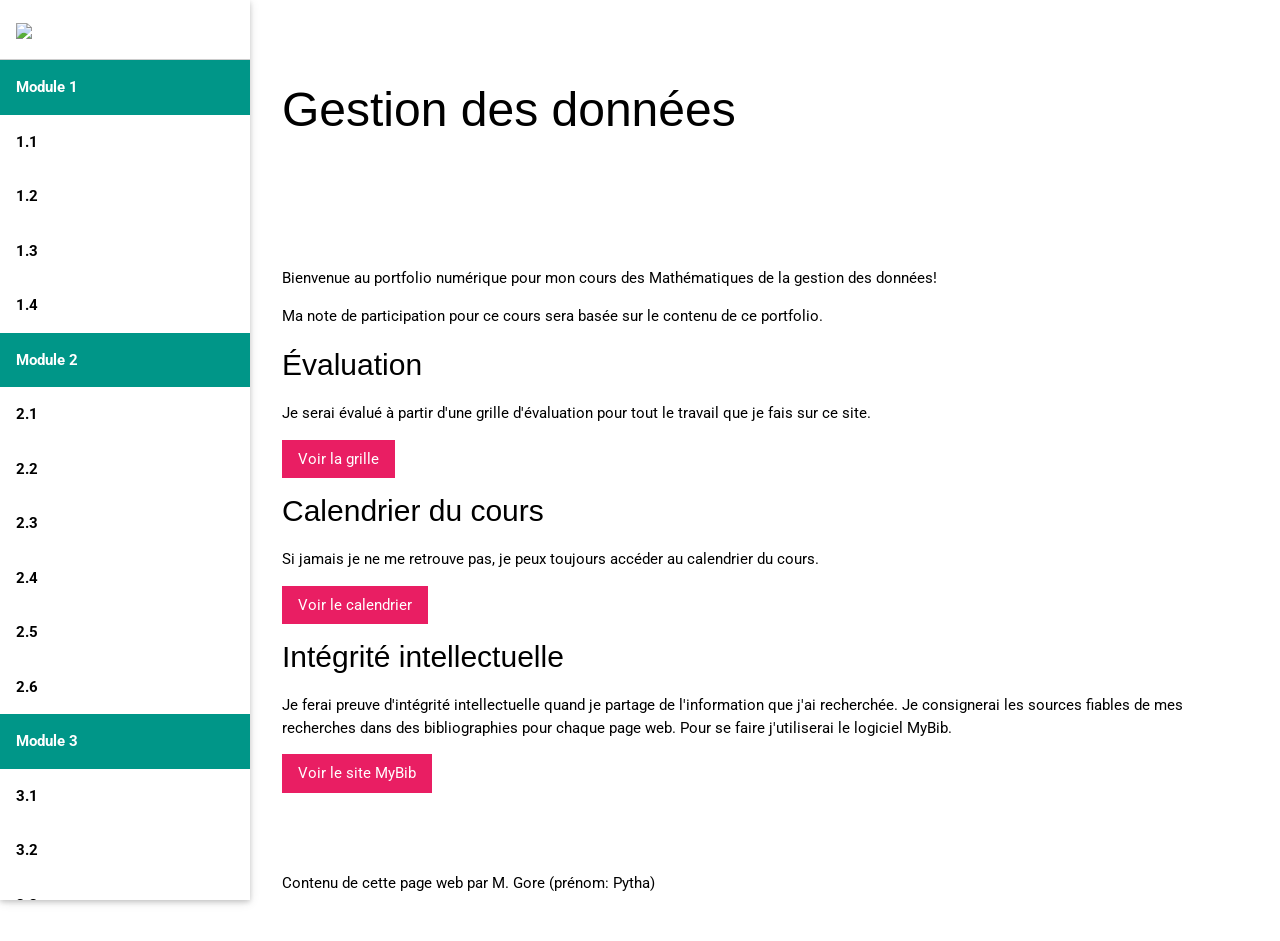
==== index.html @ 0b191881 "Initial commit" ====
<!DOCTYPE html>
<html>
<head>
<title>MDM4U</title>
<meta name="viewport" content="width=device-width, initial-scale=1">
<link rel="stylesheet" href="https://www.w3schools.com/w3css/4/w3.css">
<link rel="stylesheet" href="https://www.w3schools.com/lib/w3-theme-teal.css">
<link rel="stylesheet" href="https://fonts.googleapis.com/css?family=Roboto">
<link rel="stylesheet" href="https://cdnjs.cloudflare.com/ajax/libs/font-awesome/4.7.0/css/font-awesome.min.css">
<style>
body {font-family: "Roboto", sans-serif}
.w3-bar-block .w3-bar-item {
  padding: 16px;
  font-weight: bold;
}
</style>
<script src="https://code.jquery.com/jquery-1.10.2.js"></script>
</head>
<body>
<!--Navigation bar-->
<div id="nav-placeholder">

</div>

<script>
$(function(){
  $("#nav-placeholder").load("nav.html");
});
</script>
<!--end of Navigation bar-->

<div class="w3-overlay w3-hide-large w3-animate-opacity" onclick="w3_close()" style="cursor:pointer" id="myOverlay"></div>

<div class="w3-main" style="margin-left:250px;">

<div id="myTop" class="w3-container w3-top w3-theme w3-large">
  <p><i class="fa fa-bars w3-button w3-teal w3-hide-large w3-xlarge" onclick="w3_open()"></i>
  <span id="myIntro" class="w3-hide">MDM4U</span></p>
</div>

<header class="w3-container w3-theme" style="padding:64px 32px">
  <h1 class="w3-xxxlarge">Gestion des données</h1>
</header>

<div class="w3-container" style="padding:32px">
  <p>Bienvenue au portfolio numérique pour mon cours des Mathématiques de la gestion des données!</p>
  <p>Ma note de participation pour ce cours sera basée sur le contenu de ce portfolio.</p>

  <h2>Évaluation</h2>
  <p>Je serai évalué à partir d'une grille d'évaluation pour tout le travail que je fais sur ce site.</p>
  <a href="https://drive.google.com/file/d/1yvUXAs8ye-ZCvlvNpsVtPxSbJnZd1HGT/view?usp=sharing" target="_blank" class="w3-button w3-pink">Voir la grille</a>
  <h2>Calendrier du cours</h2>
  <p>Si jamais je ne me retrouve pas, je peux toujours accéder au calendrier du cours.</p>
  <a href="https://www.mmebernatchez.ca/mdm4u.html" target="_blank" class="w3-button w3-pink">Voir le calendrier</a>
  <h2>Intégrité intellectuelle</h2>
  <p>Je ferai preuve d'intégrité intellectuelle quand je partage de l'information que j'ai recherchée.  Je consignerai les sources fiables de mes recherches dans des bibliographies pour chaque page web.  Pour se faire j'utiliserai le logiciel MyBib.</p>
  <a href="https://www.mybib.com/" target="_blank" class="w3-button w3-pink">Voir le site MyBib</a>

</div>

<footer class="w3-container w3-theme" style="padding:32px">
  <p>Contenu de cette page web par M. Gore (prénom: Pytha)</p>
</footer>
     
</div>

<script>
// Open and close the sidebar on medium and small screens
function w3_open() {
  document.getElementById("mySidebar").style.display = "block";
  document.getElementById("myOverlay").style.display = "block";
}

function w3_close() {
  document.getElementById("mySidebar").style.display = "none";
  document.getElementById("myOverlay").style.display = "none";
}

// Change style of top container on scroll
window.onscroll = function() {myFunction()};
function myFunction() {
  if (document.body.scrollTop > 80 || document.documentElement.scrollTop > 80) {
    document.getElementById("myTop").classList.add("w3-card-4", "w3-animate-opacity");
    document.getElementById("myIntro").classList.add("w3-show-inline-block");
  } else {
    document.getElementById("myIntro").classList.remove("w3-show-inline-block");
    document.getElementById("myTop").classList.remove("w3-card-4", "w3-animate-opacity");
  }
}

// Accordions
function myAccordion(id) {
  var x = document.getElementById(id);
  if (x.className.indexOf("w3-show") == -1) {
    x.className += " w3-show";
    x.previousElementSibling.className += " w3-theme";
  } else { 
    x.className = x.className.replace("w3-show", "");
    x.previousElementSibling.className = 
    x.previousElementSibling.className.replace(" w3-theme", "");
  }
}
</script>
     
</body>
</html>
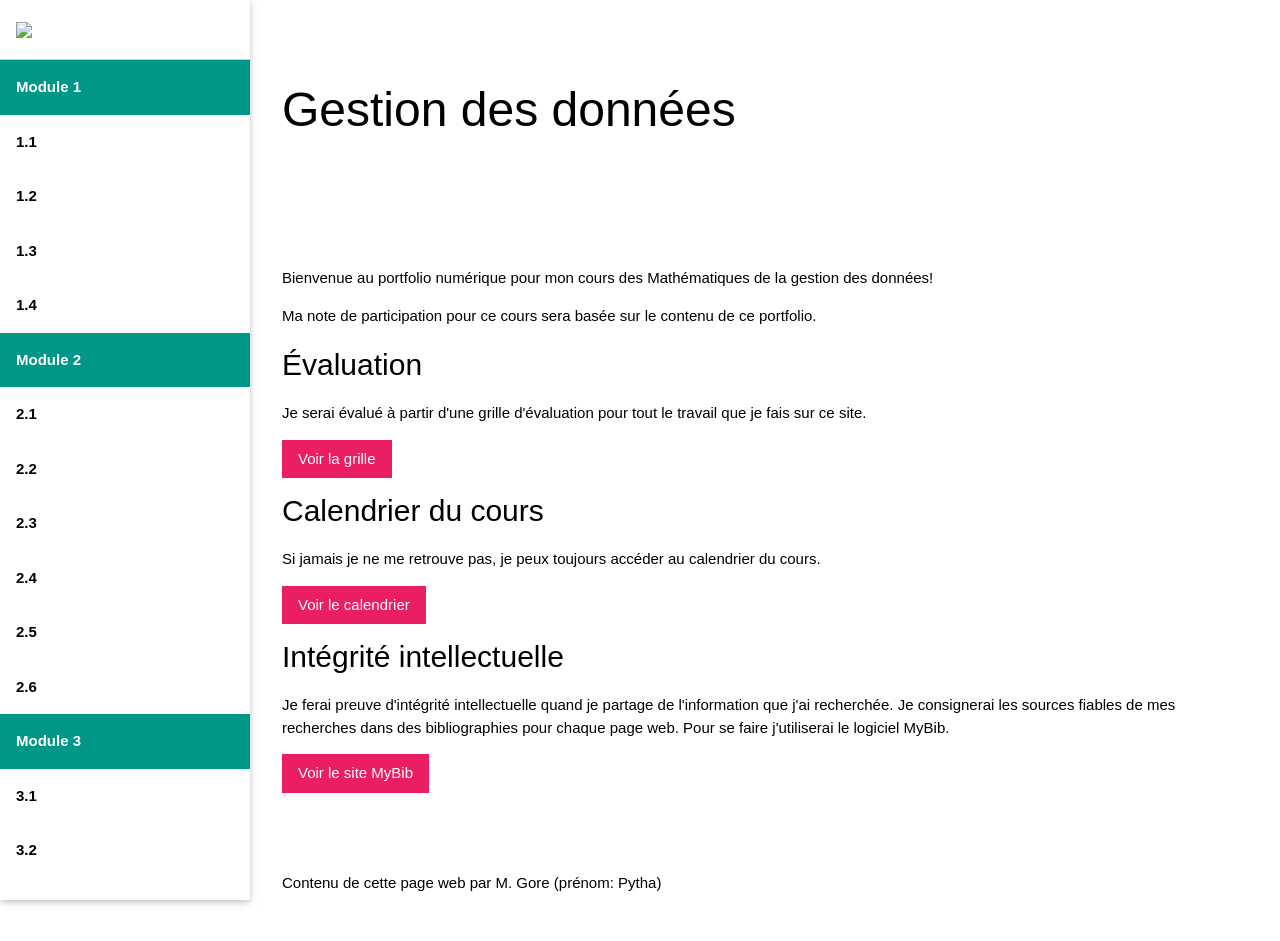
==== commit 7819bc3f: "Fix HTML encoding and add stylesheet link" ====
--- a/index.html
+++ b/index.html
@@ -8,6 +8,7 @@
 <link rel="stylesheet" href="https://fonts.googleapis.com/css?family=Roboto">
 <link rel="stylesheet" href="https://cdnjs.cloudflare.com/ajax/libs/font-awesome/4.7.0/css/font-awesome.min.css">
 <style>
+  <link rel="stylesheet" href="styles.css">
 body {font-family: "Roboto", sans-serif}
 .w3-bar-block .w3-bar-item {
   padding: 16px;
--- a/styles.css
+++ b/styles.css
@@ -0,0 +1,296 @@
+/* ==========================================================================
+   MDM4U — custom.css
+   S'ajoute par-dessus w3.css, w3-theme-teal.css et Roboto.
+   Ne modifie aucun fichier HTML : ce fichier remplace seulement l'apparence.
+   ========================================================================== */
+
+:root {
+  --teal-900: #063b37;
+  --teal-800: #0a544d;
+  --teal-600: #0e8c80;
+  --teal-200: #a5ddd5;
+  --mint:     #d9f0ec;
+  --pink:     #ff2e77;
+  --pink-dark:#d4145a;
+  --page:     #f2f6f5;
+  --text:     #14302c;
+
+  --heading-font: system-ui, -apple-system, "Segoe UI", Arial, "Noto Sans", sans-serif;
+}
+
+/* --------------------------------------------------------------------------
+   Base
+   -------------------------------------------------------------------------- */
+
+body {
+  background: var(--page) !important;
+  color: var(--text);
+  font-size: 1.0625rem;
+  line-height: 1.65;
+  -webkit-font-smoothing: antialiased;
+}
+
+::selection { background: var(--pink); color: #fff; }
+
+a { text-decoration-thickness: 2px; text-underline-offset: 3px; }
+
+/* --------------------------------------------------------------------------
+   Palette du thème w3-theme (remplace le teal par défaut par la nôtre)
+   -------------------------------------------------------------------------- */
+
+.w3-theme,
+.w3-hover-theme:hover {
+  background-color: var(--teal-900) !important;
+  color: #fff !important;
+}
+
+.w3-text-theme { color: var(--teal-600) !important; }
+
+/* --------------------------------------------------------------------------
+   Barre latérale
+   -------------------------------------------------------------------------- */
+
+.w3-sidebar {
+  background-color: var(--teal-900) !important;
+  border: 0 !important;
+  box-shadow: 2px 0 24px rgba(6, 59, 55, .25);
+}
+
+/* Logo en haut de la barre */
+.w3-sidebar > a.w3-bar-item:first-child {
+  padding: 24px 20px !important;
+  border-bottom: 1px solid rgba(255, 255, 255, .12) !important;
+}
+
+/* Bouton "Close" sur petits écrans */
+.w3-sidebar > a.w3-hide-large {
+  color: var(--mint) !important;
+  font-weight: 700;
+  border-bottom: 1px solid rgba(255, 255, 255, .12) !important;
+}
+.w3-sidebar > a.w3-hide-large:hover { background: rgba(255, 255, 255, .08) !important; }
+
+/* Étiquettes "Module X" (celles avec la classe w3-teal) */
+.w3-sidebar .w3-teal {
+  background: none !important;
+  color: var(--teal-200) !important;
+  font-size: .8125rem;
+  font-weight: 700;
+  letter-spacing: .04em;
+  text-transform: uppercase;
+  padding: 18px 20px 8px !important;
+  cursor: default;
+}
+
+/* Liens des modules (1.1, 1.2, etc.) */
+.w3-sidebar .w3-bar-item.w3-button {
+  padding: 9px 20px !important;
+  color: rgba(255, 255, 255, .82) !important;
+  font-weight: 600;
+  border-left: 3px solid transparent;
+  background: none !important;
+  transition: background-color .15s ease, border-color .15s ease, color .15s ease;
+}
+.w3-sidebar .w3-bar-item.w3-button:hover {
+  background: rgba(255, 255, 255, .07) !important;
+  border-left-color: var(--teal-600);
+  color: #fff !important;
+}
+
+/* --------------------------------------------------------------------------
+   Voile derrière la barre (petits écrans)
+   -------------------------------------------------------------------------- */
+
+.w3-overlay { background-color: rgba(6, 59, 55, .6) !important; }
+
+/* --------------------------------------------------------------------------
+   Barre du haut + bouton hamburger
+   -------------------------------------------------------------------------- */
+
+#myTop {
+  background-color: var(--teal-900) !important;
+  padding: 10px 16px !important;
+}
+
+#myTop .fa-bars {
+  background: rgba(255, 255, 255, .12) !important;
+  color: #fff !important;
+  border-radius: 4px;
+  padding: 10px 14px !important;
+}
+#myTop .fa-bars:hover { background: rgba(255, 255, 255, .22) !important; }
+
+#myIntro { font-weight: 800; letter-spacing: -.01em; }
+
+/* --------------------------------------------------------------------------
+   Corrige le décalage à gauche sur petits écrans
+   (w3.css ne remet pas margin-left à 0 tout seul pour ce gabarit)
+   -------------------------------------------------------------------------- */
+
+@media (max-width: 992px) {
+  .w3-main { margin-left: 0 !important; }
+}
+
+/* --------------------------------------------------------------------------
+   Entête de page (le grand bandeau avec le titre)
+   -------------------------------------------------------------------------- */
+
+header.w3-container.w3-theme {
+  position: relative;
+  overflow: hidden;
+  isolation: isolate;
+  padding: clamp(48px, 8vw, 96px) clamp(24px, 5vw, 64px) clamp(56px, 7vw, 84px) !important;
+}
+
+header.w3-container.w3-theme::before {
+  content: "";
+  position: absolute;
+  inset: 0;
+  z-index: 0;
+  pointer-events: none;
+  background:
+    radial-gradient(circle at 88% -20%, rgba(255, 255, 255, .18), transparent 55%),
+    repeating-linear-gradient(90deg, rgba(255, 255, 255, .05) 0 2px, transparent 2px 36px);
+}
+
+header.w3-container.w3-theme h1 {
+  position: relative;
+  z-index: 1;
+  max-width: 20ch;
+  font-family: var(--heading-font);
+  font-weight: 800;
+  line-height: 1.05;
+  letter-spacing: -.03em;
+}
+
+header.w3-container.w3-theme h1::after {
+  content: "";
+  display: block;
+  width: 64px;
+  height: 6px;
+  margin-top: 22px;
+  border-radius: 3px;
+  background: var(--pink);
+}
+
+/* --------------------------------------------------------------------------
+   Contenu (le gros bloc de texte, ni l'entête ni le pied de page)
+   -------------------------------------------------------------------------- */
+
+.w3-main > div.w3-container:not(.w3-top) {
+  max-width: 78ch;
+  margin: 0 auto;
+  padding: clamp(32px, 5vw, 56px) clamp(24px, 5vw, 64px) 72px !important;
+}
+
+.w3-main > div.w3-container:not(.w3-top) h1,
+.w3-main > div.w3-container:not(.w3-top) h2,
+.w3-main > div.w3-container:not(.w3-top) h3 {
+  font-family: var(--heading-font);
+  font-weight: 800;
+  letter-spacing: -.02em;
+  line-height: 1.2;
+  color: var(--teal-900);
+  margin: 1.9em 0 .5em;
+}
+.w3-main > div.w3-container:not(.w3-top) > h1:first-child,
+.w3-main > div.w3-container:not(.w3-top) > h2:first-child,
+.w3-main > div.w3-container:not(.w3-top) > h3:first-child {
+  margin-top: 0;
+}
+
+.w3-main > div.w3-container:not(.w3-top) h1 { font-size: clamp(1.7rem, 3.2vw, 2.15rem); }
+.w3-main > div.w3-container:not(.w3-top) h2 { font-size: clamp(1.35rem, 2.6vw, 1.65rem); }
+.w3-main > div.w3-container:not(.w3-top) h3 { font-size: 1.15rem; }
+
+.w3-main > div.w3-container:not(.w3-top) p { margin: 0 0 1.1em; }
+
+.w3-main > div.w3-container:not(.w3-top) a {
+  color: var(--teal-600);
+  font-weight: 600;
+}
+.w3-main > div.w3-container:not(.w3-top) a:hover { color: var(--pink-dark); }
+
+/* --------------------------------------------------------------------------
+   Boutons (Voir la grille, Voir le calendrier, etc.)
+   -------------------------------------------------------------------------- */
+
+.w3-button.w3-pink {
+  background: var(--pink) !important;
+  color: #fff !important;
+  padding: 14px 26px !important;
+  border-radius: 4px;
+  font-weight: 700;
+  letter-spacing: .01em;
+  box-shadow: 0 2px 0 rgba(0, 0, 0, .08);
+  transition: transform .12s ease, background-color .12s ease, box-shadow .12s ease;
+}
+.w3-button.w3-pink:hover {
+  background: var(--pink-dark) !important;
+  transform: translateY(-1px);
+  box-shadow: 0 6px 14px rgba(212, 20, 90, .28);
+}
+.w3-button.w3-pink:active { transform: translateY(0); }
+
+/* --------------------------------------------------------------------------
+   Vidéos intégrées (iframes YouTube, etc.)
+   -------------------------------------------------------------------------- */
+
+.w3-main iframe {
+  display: block;
+  width: 100%;
+  max-width: 720px;
+  height: auto;
+  aspect-ratio: 16 / 9;
+  margin: 1.5em 0 2em;
+  border: 0;
+  border-radius: 6px;
+  box-shadow: 0 8px 28px rgba(6, 59, 55, .18);
+}
+
+/* --------------------------------------------------------------------------
+   Section Références (si présente sur la page)
+   -------------------------------------------------------------------------- */
+
+.references {
+  margin-top: 2.5em;
+  padding-top: 1.75em;
+  border-top: 2px solid var(--mint);
+}
+.references h2 {
+  font-family: var(--heading-font);
+  font-weight: 800;
+  color: var(--teal-900);
+}
+.reference {
+  color: var(--text);
+  font-size: .95rem;
+}
+
+/* --------------------------------------------------------------------------
+   Pied de page
+   -------------------------------------------------------------------------- */
+
+footer.w3-container.w3-theme {
+  background-color: var(--teal-900) !important;
+  padding: 32px clamp(24px, 5vw, 64px) !important;
+}
+footer.w3-container.w3-theme p {
+  color: var(--teal-200);
+  margin: 0;
+}
+
+/* --------------------------------------------------------------------------
+   Accessibilité
+   -------------------------------------------------------------------------- */
+
+a:focus-visible,
+button:focus-visible,
+.w3-button:focus-visible {
+  outline: 3px solid var(--pink);
+  outline-offset: 2px;
+}
+
+@media (prefers-reduced-motion: reduce) {
+  * { transition-duration: .01ms !important; }
+}
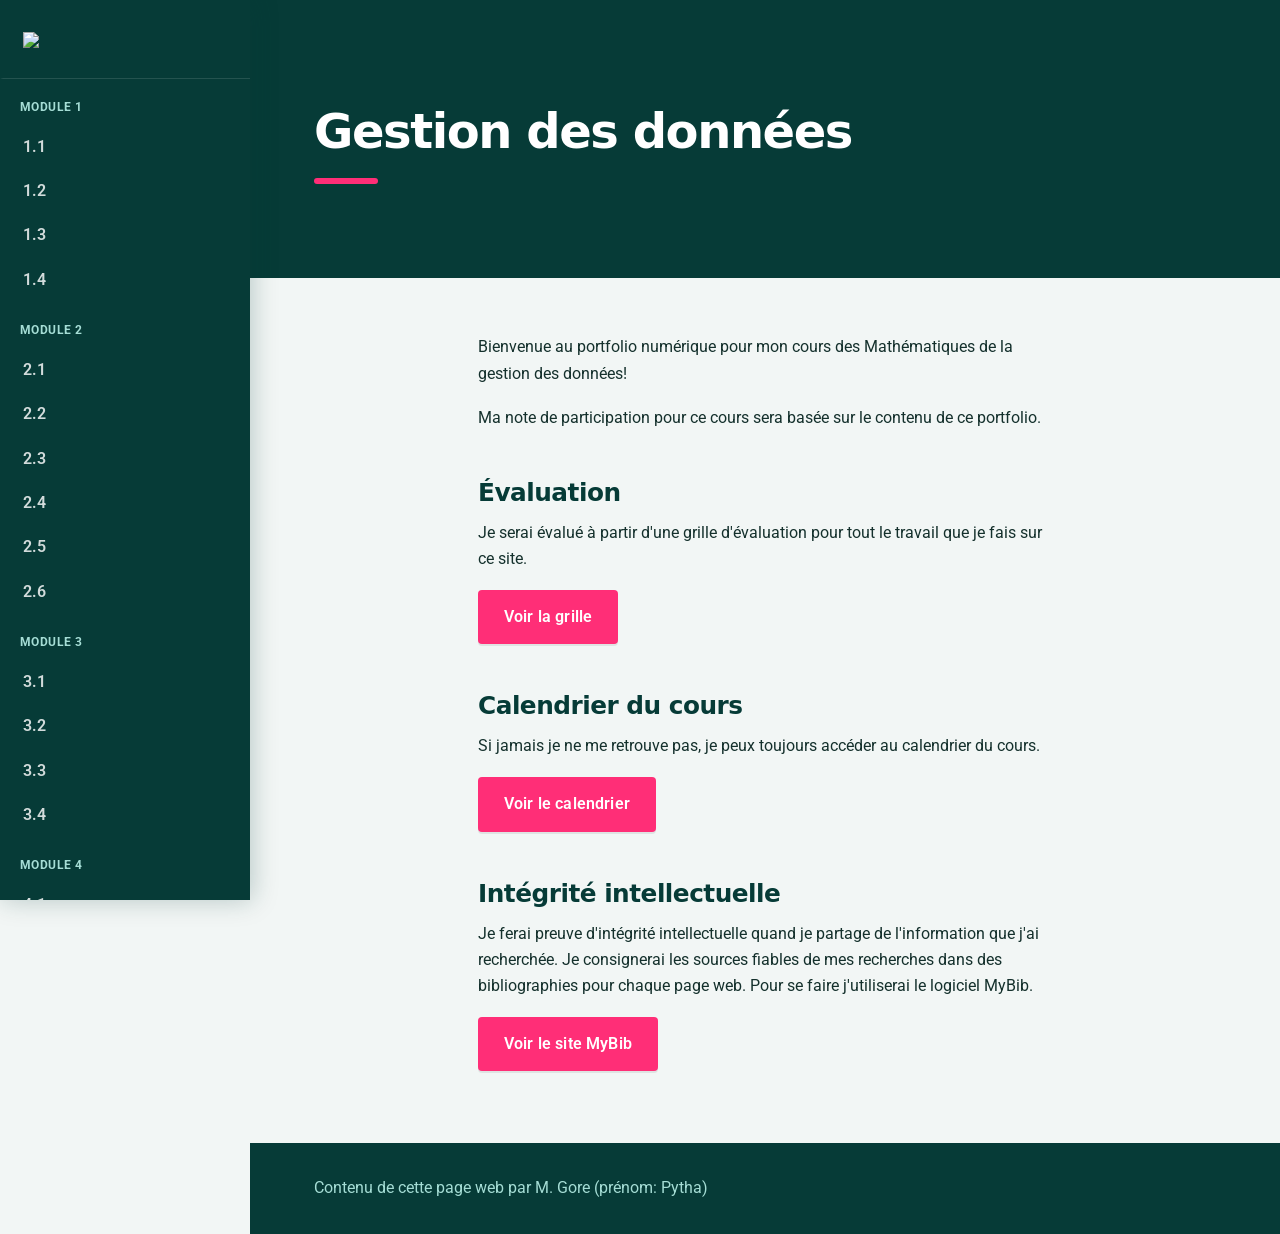
==== commit f8ea647f: "Fix HTML entity encoding in index.html" ====
--- a/index.html
+++ b/index.html
@@ -7,8 +7,8 @@
 <link rel="stylesheet" href="https://www.w3schools.com/lib/w3-theme-teal.css">
 <link rel="stylesheet" href="https://fonts.googleapis.com/css?family=Roboto">
 <link rel="stylesheet" href="https://cdnjs.cloudflare.com/ajax/libs/font-awesome/4.7.0/css/font-awesome.min.css">
+<link rel="stylesheet" href="styles.css">
 <style>
-  <link rel="stylesheet" href="styles.css">
 body {font-family: "Roboto", sans-serif}
 .w3-bar-block .w3-bar-item {
   padding: 16px;
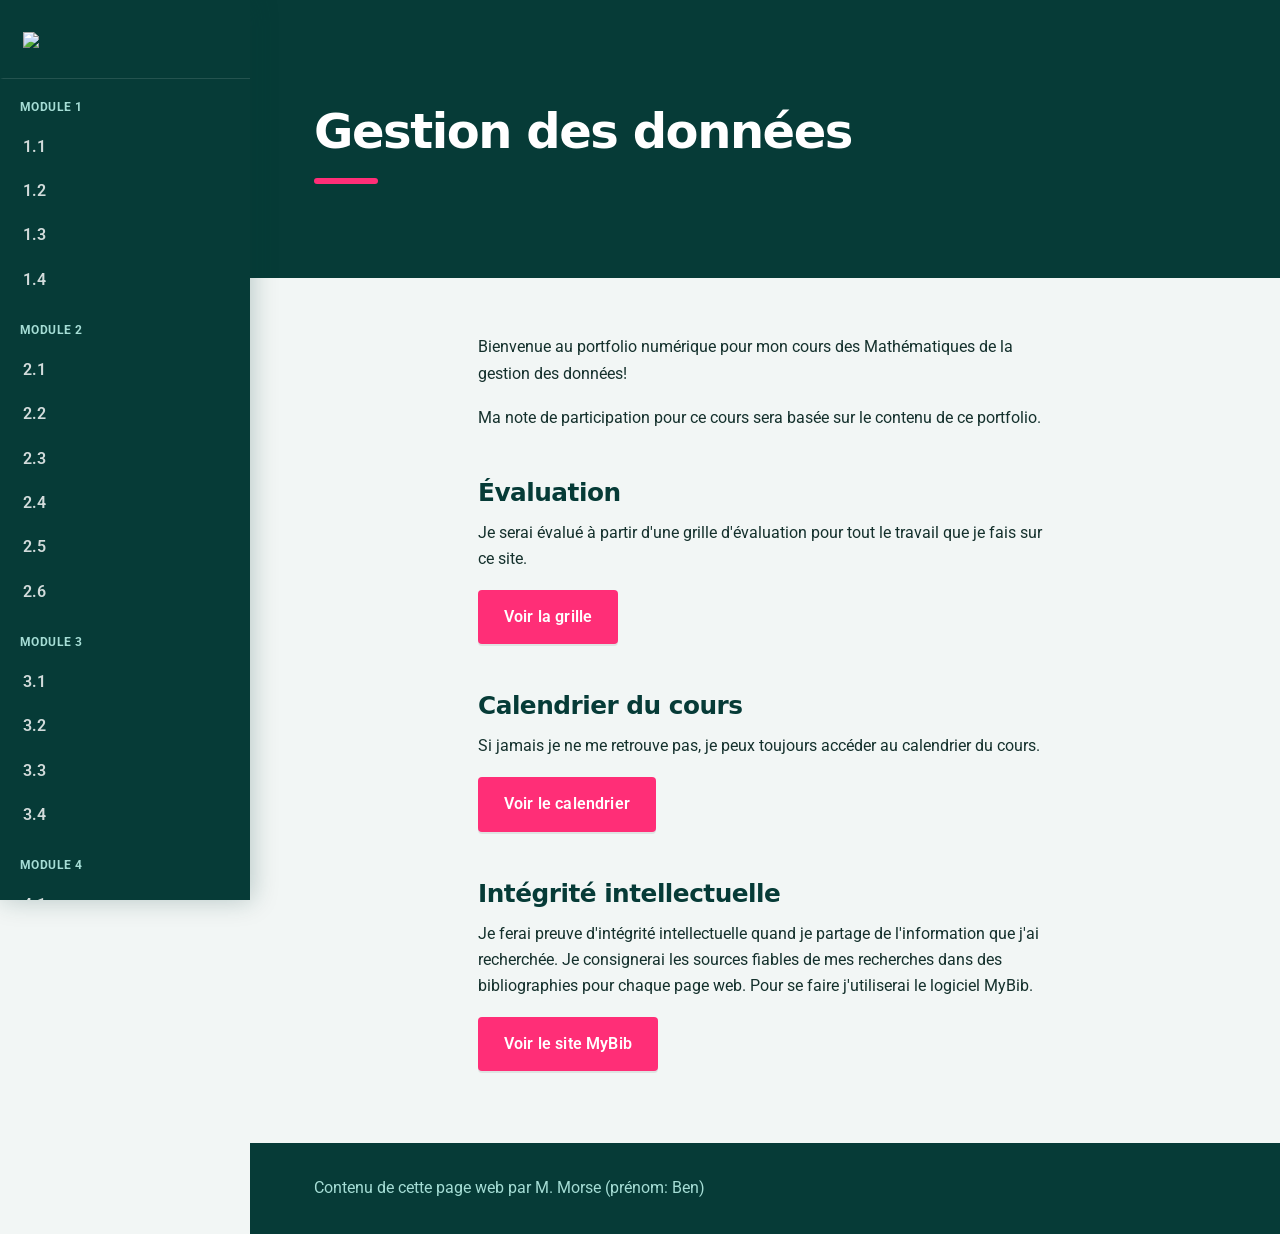
==== commit 63dfea15: "sources" ====
--- a/index.html
+++ b/index.html
@@ -60,7 +60,7 @@
 </div>
 
 <footer class="w3-container w3-theme" style="padding:32px">
-  <p>Contenu de cette page web par M. Gore (prénom: Pytha)</p>
+  <p>Contenu de cette page web par M. Morse (prénom: Ben)</p>
 </footer>
      
 </div>
